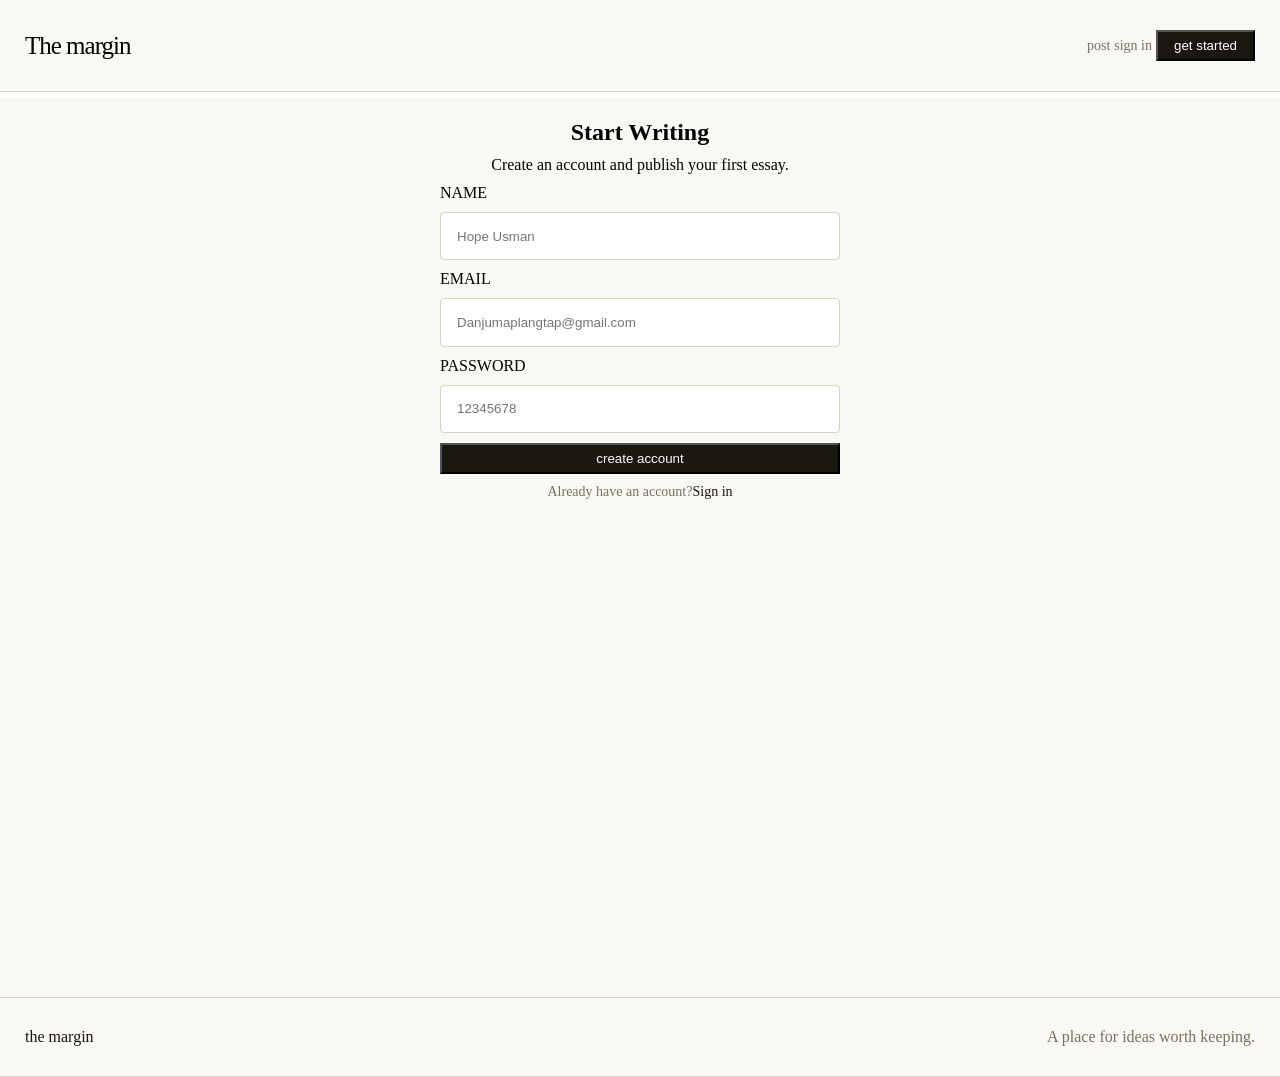
==== hope work/register.html @ 0401dc43 "initial commit" ====
<!DOCTYPE html>
<html lang="en">
<head>
    <meta charset="UTF-8">
    <meta name="viewport" content="width=device-width, initial-scale=1.0">
    <title>Register</title>
    <link rel="stylesheet" href="styles.css">
</head>
<body>
    <header class="navbar">
     <div class="logo">The margin</div> 
     <nav>
        <a href="#">post</a>
        <a href="#">sign in</a>
        <button>get started</button>
     </nav> 
    </header>

            <section class="inform">
                <form id="registerForm">
                    <h1>Start Writing</h1>
                    <p>Create an account and publish your first essay.</p>
                    <label class="name">NAME</label>
                    <input id="fullName" type="text" placeholder="Hope Usman">
                    <label class="email">EMAIL</label>
                <input id="email" type="email" placeholder="Danjumaplangtap@gmail.com">
                <label class="password">PASSWORD</label> 
                <input id="password" type="password" placeholder="12345678">
                 <button id="register" type="submit">create account</button>
                 <label class="type">Already have an account? <a class="sign-up" href="">Sign in</a></label>
                </form>
        
                    </section>
    <footer class="footer">
        <div class="footer-logo">the margin</div>
        <div class="footer-text">
            A place for ideas worth keeping.
        </div>
    </footer>
    <script src="../js/api.js"></script>
    <script>
        async function registerStudent(fullName, email, password) {
            
            console.log(fullName,email,password);                                                          
            const data = await apiRequest("/api/auth/register", { 
            method: "POST", 
            body: JSON.stringify({ fullName, email, password, department: "CS", level: "300" }), 
            }); 
  
            // data = { token, tokenType, student: {...} } 
            localStorage.setItem("token", data.token); 
            localStorage.setItem("student", JSON.stringify(data.student)); 
            
            return data.student;

            }
 document.getElementById("registerForm").addEventListener("submit", async (e) => { 
   e.preventDefault(); // stop the page from reloading 
   try { 

    document.getElementById("register").textContent="Regitering....";
    document.getElementById("register").ariaDisabled="true";
    
    const student = await registerStudent( 
      document.getElementById("fullName").value, 
      document.getElementById("email").value, 
      document.getElementById("password").value
    ); 
    alert(`Welcome, ${student.fullName}! You're now logged in.`); 
    window.location.href = "../index.html"; // go to the homepage 
  } catch (err) { 
    alert(err.message); // e.g. "A student with this email already exists" 
  } finally {
     document.getElementById("register").textContent="create account";
     document.getElementById("register").ariaDisabled="false";

  }
}); 
 
    </script>
</html>
</body>
---- hope work/styles.css ----
* {

    margin: 0;
    padding: 0;
    box-sizing: border-box;  
}
.navbar {
    width: 100%;
    margin: 0 auto;
    padding: 30px 25px;
    display: flex;
    justify-content: space-between;
    align-items: center;
    border-bottom: 1px solid;
    background-color: #faf8f4;
    border-color: #D9D2C5;
    gap: 24px;
}
.logo {
    font-family: poppings;
    font-size: 25px;
    font-weight: 0;
    letter-spacing: -1px;
    gap: 24pxsss;
    
}
button {
    background-color: #1a1610;
    color: white;
    padding-top: 6px;
    padding-right: 16px;
    padding-bottom: 6px;
    padding-left: 16px;
    gap: 24px;
}
.inform {
width: 100%;
height: 100vh;
display: flex;
background-color: #faf8f4;
align-items: flex-start;
flex-direction: column;
margin-top: 5px;
}
form {
display: flex;
    flex-direction: column;
    justify-content:center;
    align-self:center;
    padding-bottom: 12px;
    padding-left: 16px;
    padding-right: 16px;
    padding-top: 12px;
    margin-top: 10px;
    gap: 10px;
    text-align: center;
}
label {
    text-align: left;
}

input {
    width: 400px;
    height: 48.4px;
    border-radius: 4px;
    border: 1px solid;
    padding-top: 12px;
    padding-right: 16px;
    padding-left: 16px;
    padding-bottom: 12px;
    border-color: rgba(217, 210, 197, 1);
}
.type {
    display: flex;
    align-self: center;
    justify-content: center;
    font-weight: 400;
    font-size: 14px;
    color: #7A7060;
}
.sign-up {
    text-decoration: none;
    color: #1a1610;
}
a {
    text-decoration: none;
    color: #7A7060;
    font-size: 14px;
    font-weight: 400;
}
footer {
     width: 100%;
    margin: 0 auto;
    padding: 30px 25px;
    display: flex;
    justify-content: space-between;
    align-items: center;
    border-top: 1px solid;
    border-bottom: 1px solid; 
    color: #7A7060;
    background-color: #faf8f4;
    border-color: #D9D2C5;
}
.footer-logo {
    color: #1a1610;
}
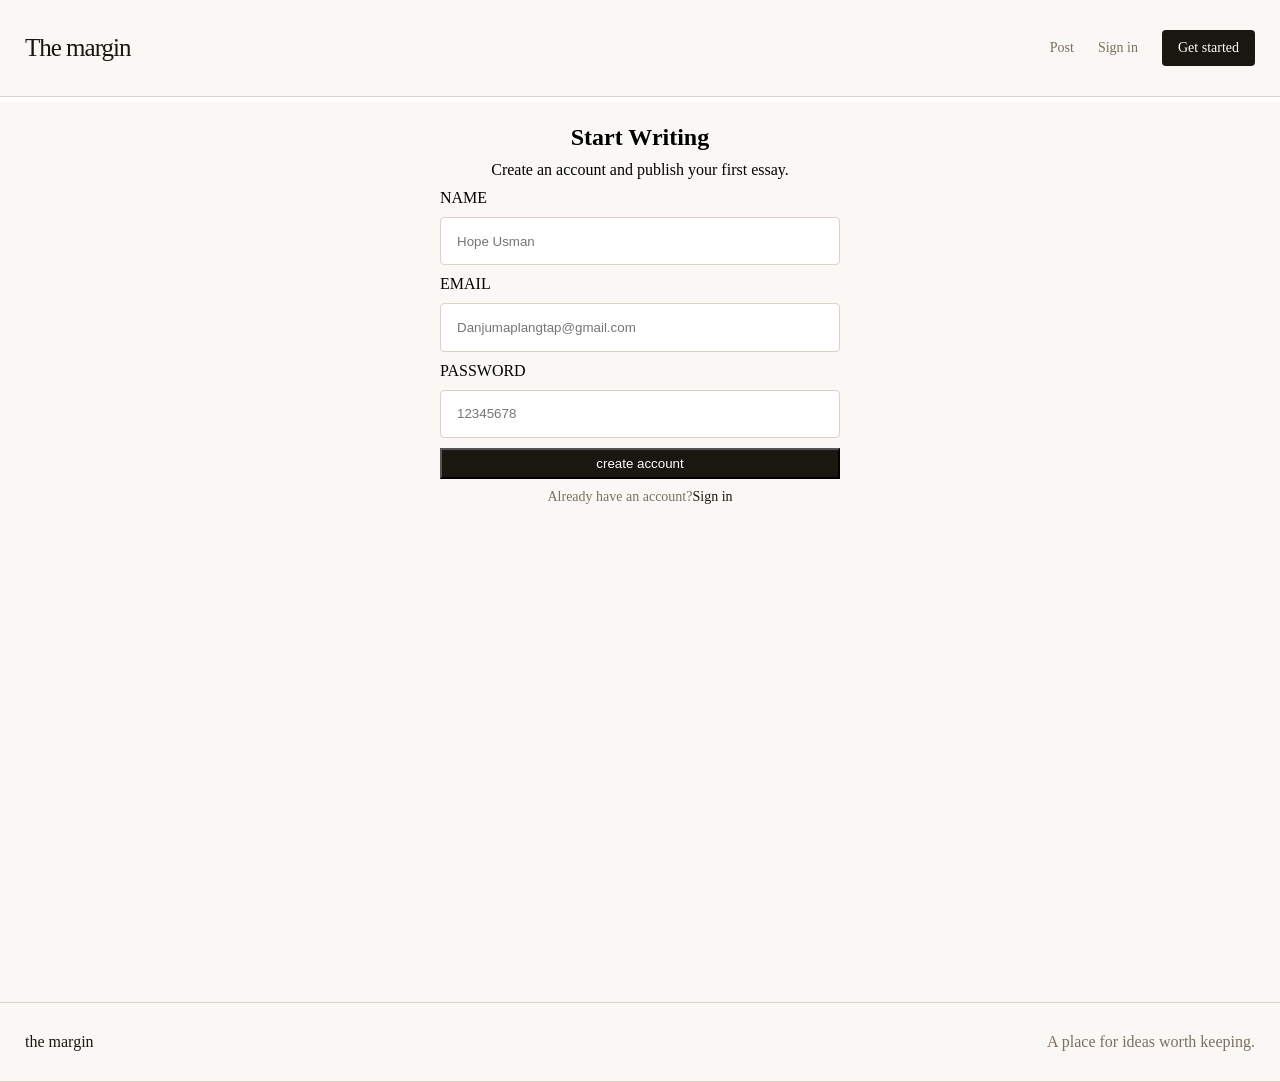
==== commit 89e3c395: "api html" ====
--- a/hope work/register.html
+++ b/hope work/register.html
@@ -8,12 +8,18 @@
 </head>
 <body>
     <header class="navbar">
-     <div class="logo">The margin</div> 
-     <nav>
-        <a href="#">post</a>
-        <a href="#">sign in</a>
-        <button>get started</button>
+    <a class="logo" href="../index.html">The margin</a>
+      <nav id="not-login" aria-label="Logged out navigation">
+        <a href="../index.html#posts">Post</a>
+        <a href="my project 2/loggin.html">Sign in</a>
+        <a class="header-action" href="register.html">Get started</a>
      </nav> 
+      <nav id="login" hidden aria-label="Logged in navigation">
+        <a href="../index.html#posts">Post</a>
+        <a href="my project 2/loggin.html">Sign in</a>
+        <a class="header-action" href="register.html">Get started</a>
+        <!-- <button type="button" data-logout data-home="../index.html">Log out</button> -->
+     </nav>
     </header>
 
             <section class="inform">
@@ -21,13 +27,13 @@
                     <h1>Start Writing</h1>
                     <p>Create an account and publish your first essay.</p>
                     <label class="name">NAME</label>
-                    <input id="fullName" type="text" placeholder="Hope Usman">
+                    <input id="fullName" type="text" placeholder="Hope Usman" required>
                     <label class="email">EMAIL</label>
-                <input id="email" type="email" placeholder="Danjumaplangtap@gmail.com">
+                <input id="email" type="email" placeholder="Danjumaplangtap@gmail.com" required>
                 <label class="password">PASSWORD</label> 
-                <input id="password" type="password" placeholder="12345678">
+                <input id="password" type="password" placeholder="12345678" minlength="8" required>
                  <button id="register" type="submit">create account</button>
-                 <label class="type">Already have an account? <a class="sign-up" href="">Sign in</a></label>
+                 <label class="type">Already have an account? <a class="sign-up" href="../hope work/my project 2/loggin.html">Sign in</a></label>
                 </form>
         
                     </section>
@@ -44,39 +50,38 @@
             console.log(fullName,email,password);                                                          
             const data = await apiRequest("/api/auth/register", { 
             method: "POST", 
-            body: JSON.stringify({ fullName, email, password, department: "CS", level: "300" }), 
+            body: JSON.stringify({ fullName, email, password, department: "Computer science", level: "300" }),
             }); 
   
             // data = { token, tokenType, student: {...} } 
-            localStorage.setItem("token", data.token); 
-            localStorage.setItem("student", JSON.stringify(data.student)); 
+            saveSession(data);
             
             return data.student;
-
             }
  document.getElementById("registerForm").addEventListener("submit", async (e) => { 
    e.preventDefault(); // stop the page from reloading 
    try { 
 
-    document.getElementById("register").textContent="Regitering....";
-    document.getElementById("register").ariaDisabled="true";
+    const registerButton = document.getElementById("register");
+    registerButton.textContent="Registering...";
+    registerButton.disabled = true;
     
     const student = await registerStudent( 
       document.getElementById("fullName").value, 
       document.getElementById("email").value, 
       document.getElementById("password").value
-    ); 
+    );
     alert(`Welcome, ${student.fullName}! You're now logged in.`); 
     window.location.href = "../index.html"; // go to the homepage 
   } catch (err) { 
     alert(err.message); // e.g. "A student with this email already exists" 
   } finally {
-     document.getElementById("register").textContent="create account";
-     document.getElementById("register").ariaDisabled="false";
+    document.getElementById("register").textContent="create account";
+    document.getElementById("register").disabled = false;
 
   }
 }); 
  
-    </script>
+</script>
 </html>
 </body>
--- a/hope work/styles.css
+++ b/hope work/styles.css
@@ -15,6 +15,28 @@
     background-color: #faf8f4;
     border-color: #D9D2C5;
     gap: 24px;
+}
+.navbar nav {
+    display: flex;
+    align-items: center;
+    gap: 24px;
+}
+.navbar .logo {
+    color: #1a1610;
+    text-decoration: none;
+}
+.navbar nav a {
+    color: #7A7060;
+    text-decoration: none;
+    font-size: 14px;
+}
+.navbar .header-action,
+.navbar nav button {
+    background-color: #1a1610;
+    color: #fff;
+    border: 0;
+    border-radius: 4px;
+    padding: 10px 16px;
 }
 .logo {
     font-family: poppings;
@@ -103,4 +125,37 @@
 }
 .footer-logo {
     color: #1a1610;
+}
+
+@media (max-width: 700px) {
+    header,
+    .navbar {
+        flex-wrap: wrap;
+    }
+
+    header nav,
+    .navbar nav {
+        width: 100%;
+        flex-wrap: wrap;
+        justify-content: flex-start;
+        gap: 12px;
+    }
+}
+
+@media (max-width: 700px) {
+    header,
+    .navbar {
+        flex-wrap: wrap;
+        padding: 18px 16px;
+    }
+
+    header nav,
+    .navbar nav {
+        width: 100%;
+        padding: 12px 0 0;
+        gap: 12px;
+        flex-wrap: wrap;
+        justify-content: flex-start;
+        border: 0;
+    }
 }
